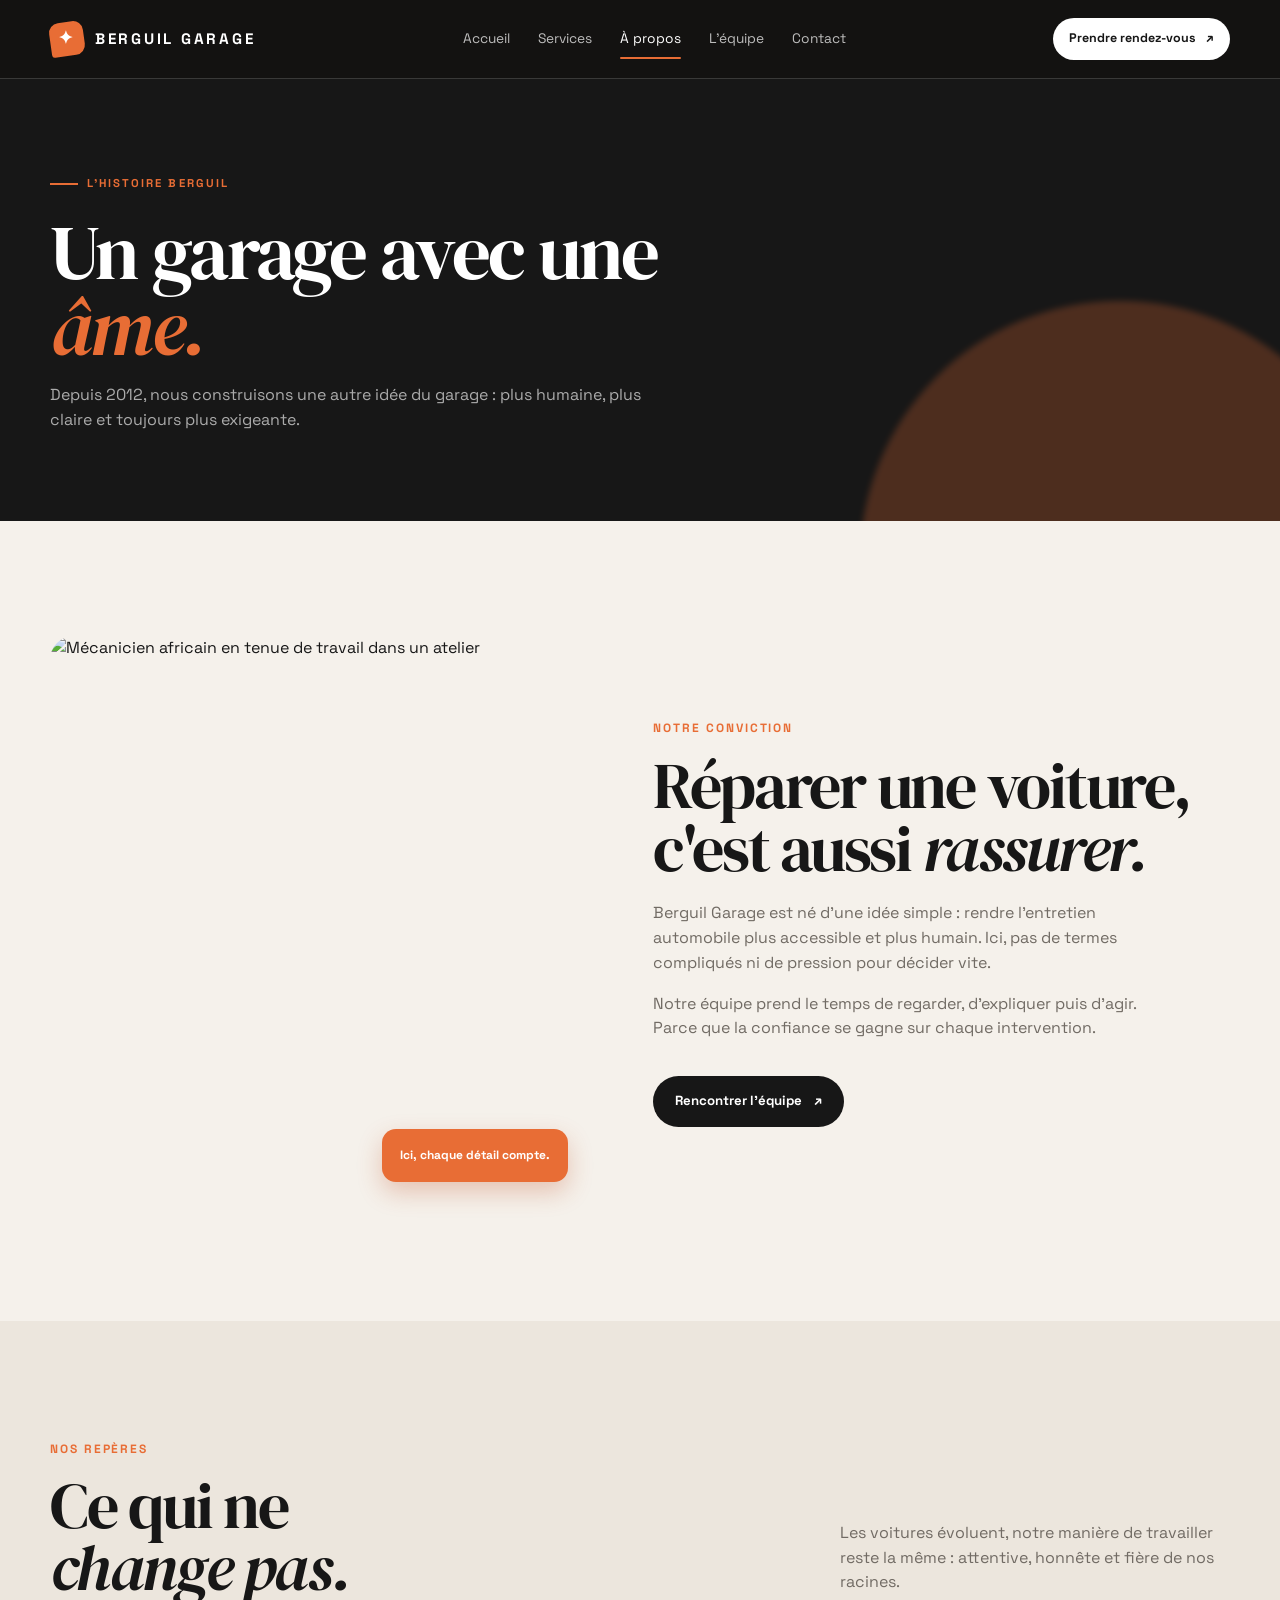
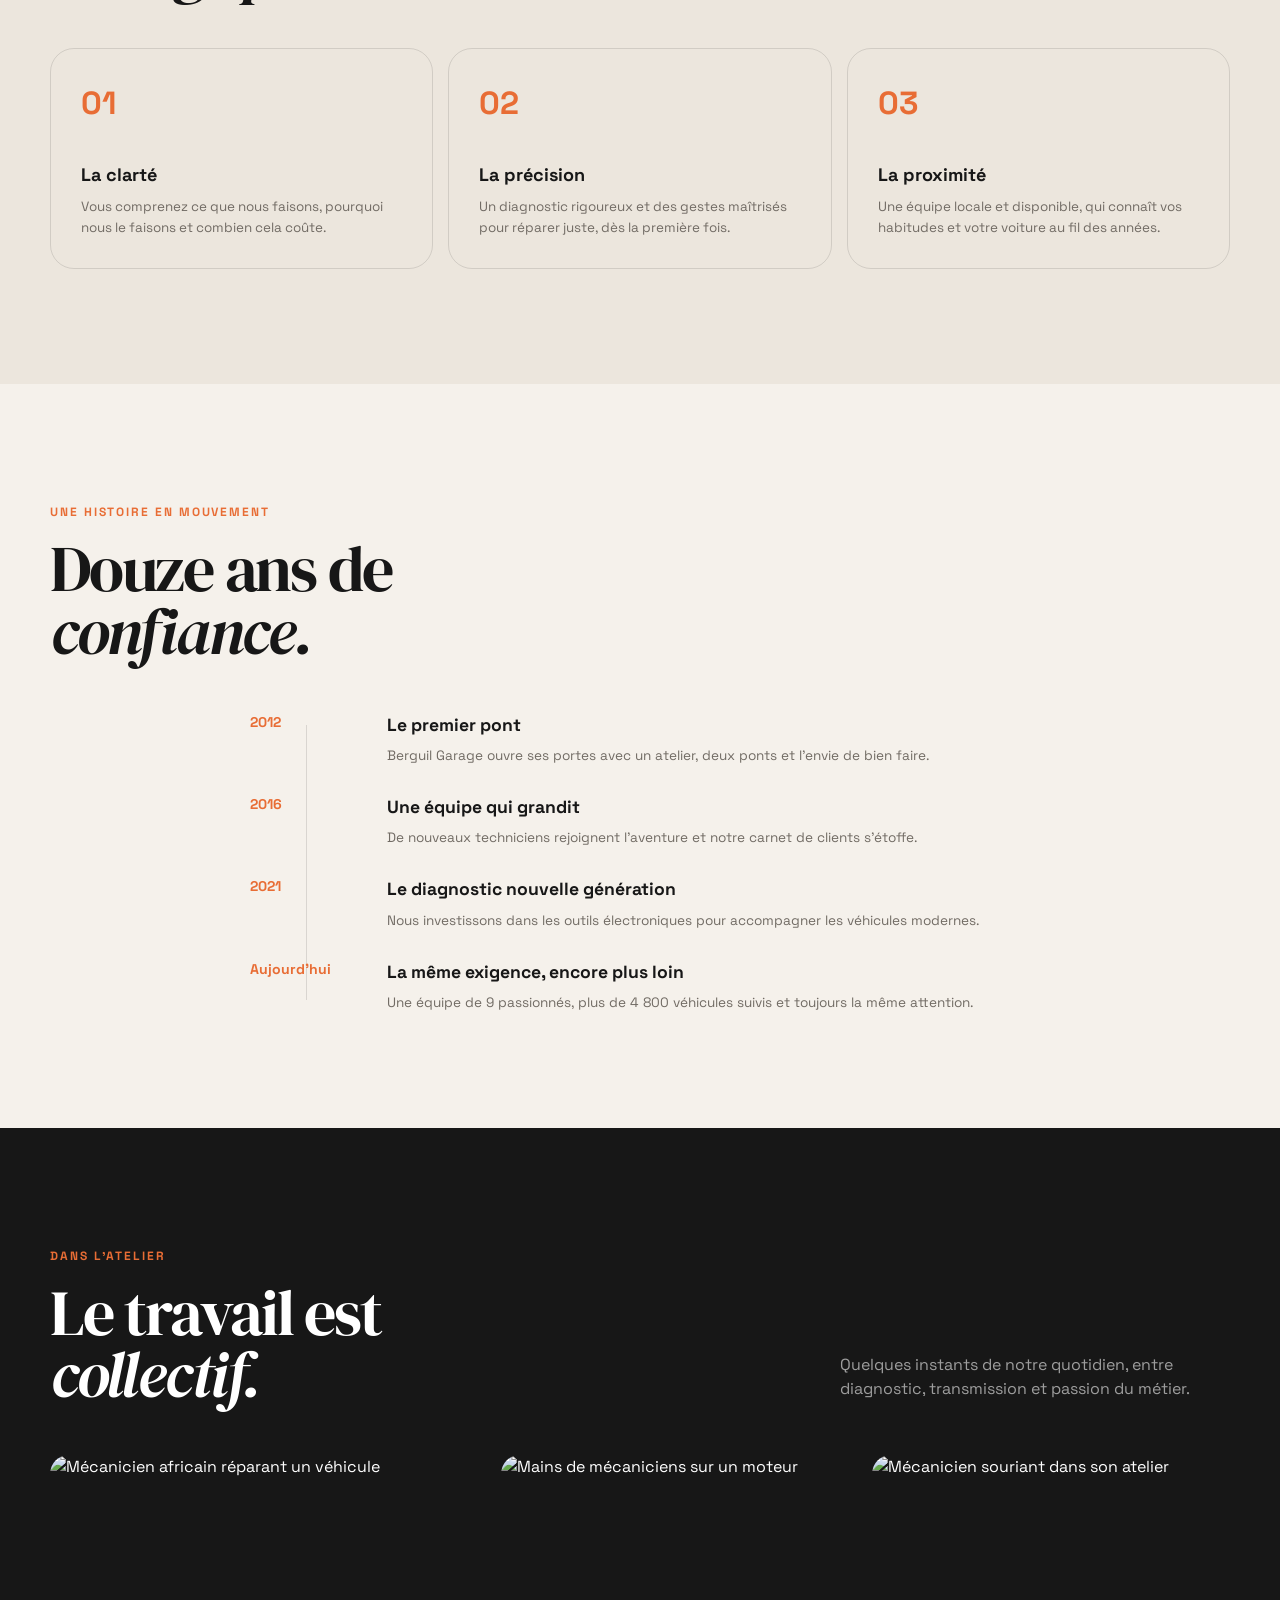
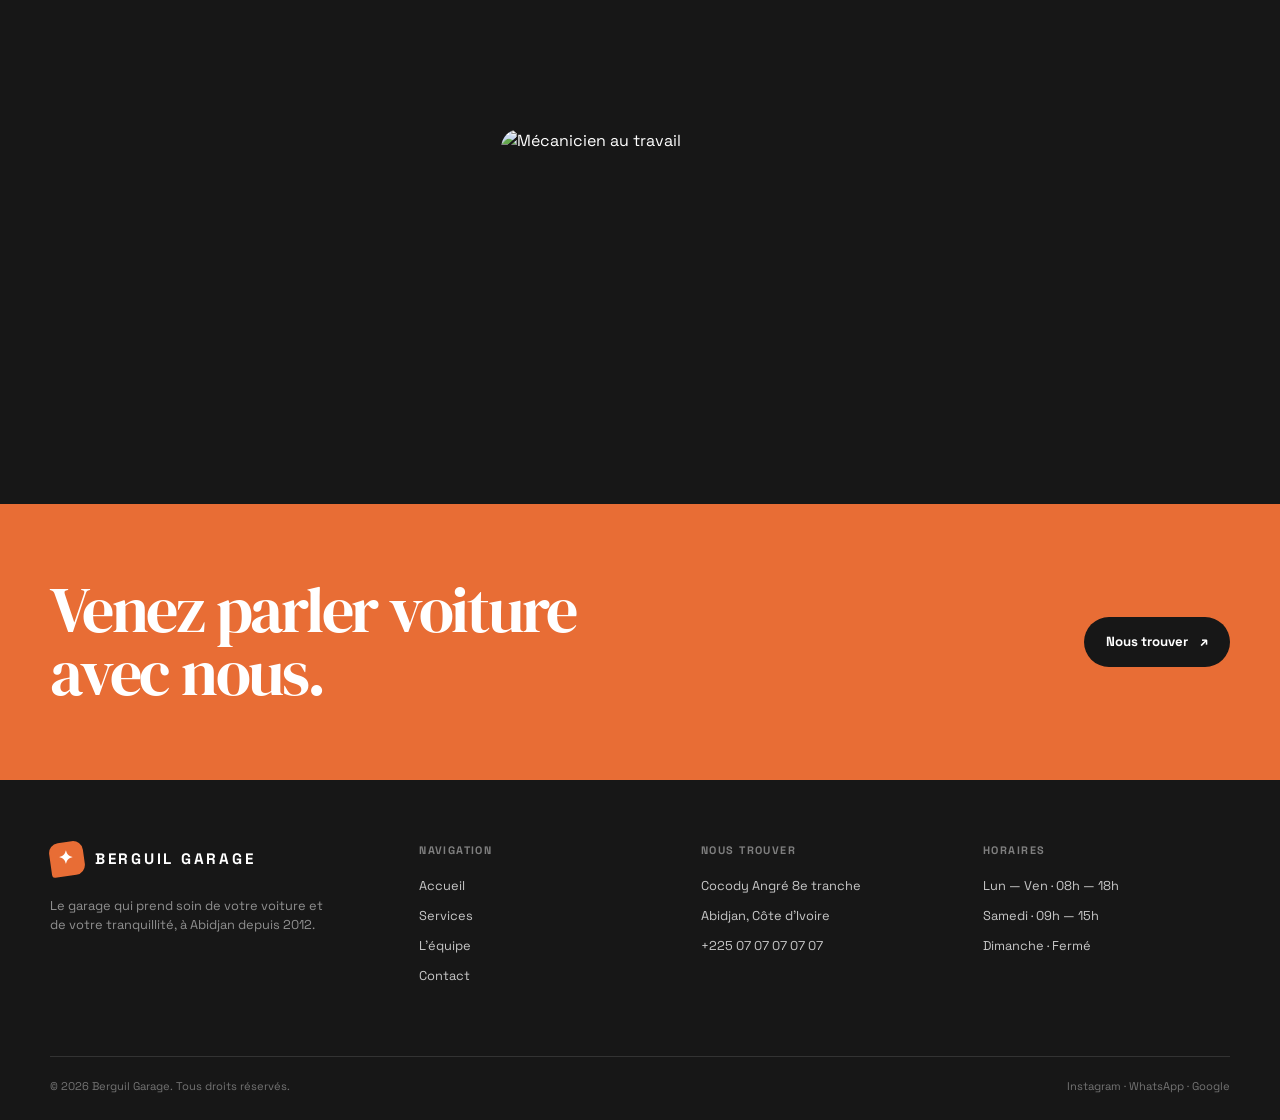
==== a-propos.html @ 4b49ff61 "deuxieme version" ====
<!doctype html><html lang="fr"><head><meta charset="UTF-8"><meta name="viewport" content="width=device-width, initial-scale=1.0"><meta name="description" content="Découvrez l'histoire et les valeurs de Berguil Garage à Abidjan."><title>À propos — Berguil Garage</title><link rel="stylesheet" href="styles.css"></head><body data-page="about">
  <header class="site-header"><div class="container nav-wrap"><a class="brand" href="index.html"><span class="brand-mark"><span>✦</span></span> BERGUIL GARAGE</a><button class="menu-toggle" aria-label="Ouvrir le menu" aria-expanded="false">☰</button><nav class="nav-links" aria-label="Navigation principale"><a href="index.html" data-page="home">Accueil</a><a href="services.html" data-page="services">Services</a><a href="a-propos.html" data-page="about">À propos</a><a href="equipe.html" data-page="team">L'équipe</a><a href="contact.html" data-page="contact">Contact</a></nav><a href="contact.html" class="nav-cta">Prendre rendez-vous <span>↗</span></a></div></header>
  <main><section class="page-hero"><div class="container"><span class="eyebrow">L'histoire Berguil</span><h1>Un garage avec une <span class="accent">âme.</span></h1><p>Depuis 2012, nous construisons une autre idée du garage : plus humaine, plus claire et toujours plus exigeante.</p></div></section>
  <section class="section"><div class="container split"><div class="split-image reveal"><img src="https://images.pexels.com/photos/12555010/pexels-photo-12555010.jpeg?auto=compress&cs=tinysrgb&w=1200" alt="Mécanicien africain en tenue de travail dans un atelier"><span class="image-tag">Ici, chaque détail compte.</span></div><div class="split-copy reveal"><span class="kicker">Notre conviction</span><h2>Réparer une voiture, c'est aussi <em>rassurer.</em></h2><p>Berguil Garage est né d'une idée simple : rendre l'entretien automobile plus accessible et plus humain. Ici, pas de termes compliqués ni de pression pour décider vite.</p><p>Notre équipe prend le temps de regarder, d'expliquer puis d'agir. Parce que la confiance se gagne sur chaque intervention.</p><div class="hero-actions"><a class="btn btn-dark" href="equipe.html">Rencontrer l'équipe <span>↗</span></a></div></div></div></section>
  <section class="section section-cream"><div class="container"><div class="section-head reveal"><div><span class="kicker">Nos repères</span><h2>Ce qui ne<br><em>change pas.</em></h2></div><p>Les voitures évoluent, notre manière de travailler reste la même : attentive, honnête et fière de nos racines.</p></div><div class="values-grid"><article class="value-card reveal"><strong>01</strong><h3>La clarté</h3><p>Vous comprenez ce que nous faisons, pourquoi nous le faisons et combien cela coûte.</p></article><article class="value-card reveal"><strong>02</strong><h3>La précision</h3><p>Un diagnostic rigoureux et des gestes maîtrisés pour réparer juste, dès la première fois.</p></article><article class="value-card reveal"><strong>03</strong><h3>La proximité</h3><p>Une équipe locale et disponible, qui connaît vos habitudes et votre voiture au fil des années.</p></article></div></div></section>
  <section class="section"><div class="container"><div class="section-head reveal"><div><span class="kicker">Une histoire en mouvement</span><h2>Douze ans de<br><em>confiance.</em></h2></div></div><div class="timeline"><div class="timeline-item reveal"><span class="timeline-year">2012</span><div><h3>Le premier pont</h3><p>Berguil Garage ouvre ses portes avec un atelier, deux ponts et l'envie de bien faire.</p></div></div><div class="timeline-item reveal"><span class="timeline-year">2016</span><div><h3>Une équipe qui grandit</h3><p>De nouveaux techniciens rejoignent l'aventure et notre carnet de clients s'étoffe.</p></div></div><div class="timeline-item reveal"><span class="timeline-year">2021</span><div><h3>Le diagnostic nouvelle génération</h3><p>Nous investissons dans les outils électroniques pour accompagner les véhicules modernes.</p></div></div><div class="timeline-item reveal"><span class="timeline-year">Aujourd'hui</span><div><h3>La même exigence, encore plus loin</h3><p>Une équipe de 9 passionnés, plus de 4 800 véhicules suivis et toujours la même attention.</p></div></div></div></div></section>
  <section class="section section-dark"><div class="container"><div class="section-head reveal"><div><span class="kicker">Dans l'atelier</span><h2>Le travail est<br><em>collectif.</em></h2></div><p>Quelques instants de notre quotidien, entre diagnostic, transmission et passion du métier.</p></div><div class="gallery-grid"><img class="reveal" src="https://images.pexels.com/photos/7540622/pexels-photo-7540622.jpeg?auto=compress&cs=tinysrgb&w=1200" alt="Mécanicien africain réparant un véhicule"><img class="reveal" src="https://images.pexels.com/photos/12555015/pexels-photo-12555015.jpeg?auto=compress&cs=tinysrgb&w=800" alt="Mains de mécaniciens sur un moteur"><img class="reveal" src="https://images.pexels.com/photos/32828998/pexels-photo-32828998.jpeg?auto=compress&cs=tinysrgb&w=800" alt="Mécanicien souriant dans son atelier"><img class="reveal" src="https://images.pexels.com/photos/12555010/pexels-photo-12555010.jpeg?auto=compress&cs=tinysrgb&w=800" alt="Mécanicien au travail"></div></div></section><section class="cta-band"><div class="container"><h2>Venez parler voiture avec nous.</h2><a class="btn" href="contact.html">Nous trouver <span>↗</span></a></div></section></main>
  <footer class="site-footer"><div class="container"><div class="footer-top"><div class="footer-brand"><a class="brand" href="index.html"><span class="brand-mark"><span>✦</span></span> BERGUIL GARAGE</a><p>Le garage qui prend soin de votre voiture et de votre tranquillité, à Abidjan depuis 2012.</p></div><div class="footer-col"><h4>Navigation</h4><a href="index.html">Accueil</a><a href="services.html">Services</a><a href="equipe.html">L'équipe</a><a href="contact.html">Contact</a></div><div class="footer-col"><h4>Nous trouver</h4><span>Cocody Angré 8e tranche</span><span>Abidjan, Côte d'Ivoire</span><a href="tel:+2250707070707">+225 07 07 07 07 07</a></div><div class="footer-col"><h4>Horaires</h4><span>Lun — Ven · 08h — 18h</span><span>Samedi · 09h — 15h</span><span>Dimanche · Fermé</span></div></div><div class="footer-bottom"><span>© <span data-year></span> Berguil Garage. Tous droits réservés.</span><span>Instagram · WhatsApp · Google</span></div></div></footer><script src="script.js"></script></body></html>
---- styles.css ----
@import url('https://fonts.googleapis.com/css2?family=DM+Serif+Display:ital@0;1&family=Space+Grotesk:wght@400;500;600;700&display=swap');

:root {
  --ink: #171717;
  --ink-2: #23201f;
  --muted: #716b64;
  --paper: #f5f1eb;
  --paper-2: #ece6dd;
  --white: #fffdf9;
  --orange: #e86d35;
  --orange-dark: #be4d20;
  --gold: #e2b35d;
  --line: rgba(23, 23, 23, .12);
  --shadow: 0 22px 65px rgba(27, 19, 13, .13);
  --radius: 24px;
}

* { box-sizing: border-box; }
html { scroll-behavior: smooth; }
body {
  margin: 0;
  background: var(--paper);
  color: var(--ink);
  font-family: 'Space Grotesk', sans-serif;
  line-height: 1.55;
  overflow-x: hidden;
}
a { color: inherit; text-decoration: none; }
img { display: block; max-width: 100%; }
button, input, textarea, select { font: inherit; }
.container { width: min(1180px, calc(100% - 48px)); margin: 0 auto; }

.site-header {
  position: fixed; z-index: 20; top: 0; left: 0; width: 100%;
  border-bottom: 1px solid rgba(255,255,255,.16);
  background: rgba(20, 18, 17, .84); backdrop-filter: blur(18px);
  color: #fff; transition: .3s ease;
}
.site-header.scrolled { background: rgba(20,18,17,.97); box-shadow: 0 12px 32px rgba(0,0,0,.16); }
.nav-wrap { min-height: 78px; display: flex; align-items: center; justify-content: space-between; gap: 28px; }
.brand { display: inline-flex; align-items: center; gap: 11px; font-size: .95rem; font-weight: 700; letter-spacing: .18em; white-space: nowrap; }
.brand-mark { display: grid; place-items: center; width: 34px; height: 34px; background: var(--orange); border-radius: 10px 10px 10px 3px; font-size: 1.1rem; transform: rotate(-8deg); }
.brand-mark span { transform: rotate(8deg); }
.nav-links { display: flex; align-items: center; gap: 28px; font-size: .86rem; color: rgba(255,255,255,.72); }
.nav-links a { position: relative; padding: 27px 0; transition: color .25s ease; }
.nav-links a:hover, .nav-links a.active { color: #fff; }
.nav-links a.active::after { content: ''; position: absolute; bottom: 18px; left: 0; width: 100%; height: 2px; border-radius: 9px; background: var(--orange); }
.nav-cta { display: inline-flex; align-items: center; gap: 10px; padding: 11px 16px; border-radius: 99px; background: #fff; color: var(--ink); font-size: .78rem; font-weight: 700; }
.nav-cta:hover { background: var(--orange); color: #fff; }
.menu-toggle { display: none; border: 0; background: transparent; color: #fff; font-size: 1.5rem; }

.hero { position: relative; background: var(--ink); color: #fff; overflow: hidden; }
.hero-home { min-height: 790px; display: grid; align-items: end; padding: 175px 0 74px; }
.hero-home::before { content: ''; position: absolute; inset: 0; background: radial-gradient(circle at 78% 30%, rgba(232,109,53,.24), transparent 35%), linear-gradient(90deg, #171515 0%, rgba(23,21,21,.76) 47%, rgba(23,21,21,.18) 100%); }
.hero-home::after { content: ''; position: absolute; inset: 0; background: url('https://images.pexels.com/photos/32828998/pexels-photo-32828998.jpeg?auto=compress&cs=tinysrgb&w=1800') center 35% / cover; opacity: .42; mix-blend-mode: screen; }
.hero-home .container, .page-hero .container { position: relative; z-index: 1; }
.hero-home .container { display: grid; grid-template-columns: 1.1fr .9fr; align-items: end; gap: 70px; }
.eyebrow { display: inline-flex; align-items: center; gap: 9px; color: var(--orange); font-size: .71rem; text-transform: uppercase; letter-spacing: .18em; font-weight: 700; }
.eyebrow::before { content: ''; width: 28px; height: 2px; background: currentColor; }
h1, h2, h3, p { margin-top: 0; }
h1, h2, .display { font-family: 'DM Serif Display', serif; font-weight: 400; line-height: .98; letter-spacing: -.035em; }
.hero h1 { max-width: 720px; margin: 23px 0 28px; font-size: clamp(3.8rem, 7vw, 7.3rem); }
.accent { color: var(--orange); font-style: italic; }
.hero-copy { max-width: 540px; color: rgba(255,255,255,.7); font-size: 1.05rem; }
.hero-actions { display: flex; flex-wrap: wrap; align-items: center; gap: 15px; margin-top: 35px; }
.btn { display: inline-flex; justify-content: center; align-items: center; gap: 12px; border: 1px solid transparent; padding: 14px 21px; border-radius: 999px; font-size: .83rem; font-weight: 700; cursor: pointer; transition: transform .25s ease, background .25s ease, border .25s ease; }
.btn:hover { transform: translateY(-3px); }
.btn-primary { background: var(--orange); color: #fff; box-shadow: 0 10px 28px rgba(232,109,53,.28); }
.btn-primary:hover { background: #f08049; }
.btn-light { background: rgba(255,255,255,.08); color: #fff; border-color: rgba(255,255,255,.26); }
.btn-light:hover { background: rgba(255,255,255,.16); }
.btn-dark { background: var(--ink); color: #fff; }
.btn-outline { border-color: var(--line); background: transparent; }
.btn-outline:hover { border-color: var(--ink); }
.hero-note { align-self: end; justify-self: end; width: min(100%, 320px); padding: 19px; border: 1px solid rgba(255,255,255,.25); border-radius: 18px; background: rgba(23,21,21,.35); backdrop-filter: blur(8px); animation: float 5s ease-in-out infinite; }
.hero-note-top { display: flex; justify-content: space-between; align-items: center; margin-bottom: 24px; font-size: .72rem; color: rgba(255,255,255,.65); }
.rating { color: var(--gold); letter-spacing: .12em; }
.hero-note strong { display: block; font-size: 1.15rem; }
.hero-note p { margin: 8px 0 0; color: rgba(255,255,255,.62); font-size: .78rem; }
.scroll-cue { position: absolute; bottom: 39px; left: 50%; z-index: 2; color: rgba(255,255,255,.56); font-size: .67rem; letter-spacing: .16em; text-transform: uppercase; writing-mode: vertical-rl; }

.page-hero { padding: 168px 0 88px; background: var(--ink); color: #fff; position: relative; overflow: hidden; }
.page-hero::after { content: ''; position: absolute; width: 520px; height: 520px; right: -100px; bottom: -300px; border-radius: 50%; background: var(--orange); opacity: .26; filter: blur(3px); }
.page-hero h1 { margin: 22px 0 18px; max-width: 760px; font-size: clamp(3.2rem, 6vw, 6.4rem); }
.page-hero p { max-width: 610px; margin-bottom: 0; color: rgba(255,255,255,.64); font-size: 1rem; }

.section { padding: 115px 0; }
.section-tight { padding: 75px 0; }
.section-dark { background: var(--ink); color: #fff; }
.section-cream { background: var(--paper-2); }
.section-head { display: flex; justify-content: space-between; align-items: end; gap: 35px; margin-bottom: 48px; }
.section-head h2 { max-width: 630px; margin: 14px 0 0; font-size: clamp(2.8rem, 5vw, 4.8rem); }
.section-head p { max-width: 390px; color: var(--muted); margin-bottom: 5px; }
.section-dark .section-head p { color: rgba(255,255,255,.58); }
.kicker { color: var(--orange); font-weight: 700; font-size: .75rem; letter-spacing: .16em; text-transform: uppercase; }

.stats-row { display: grid; grid-template-columns: repeat(4, 1fr); border-top: 1px solid var(--line); border-bottom: 1px solid var(--line); }
.stat { padding: 25px 18px 24px 0; border-right: 1px solid var(--line); }
.stat:not(:first-child) { padding-left: 28px; }
.stat:last-child { border-right: 0; }
.stat strong { display: block; font-family: 'DM Serif Display', serif; font-size: 3.25rem; font-weight: 400; line-height: 1; }
.stat span { color: var(--muted); font-size: .77rem; }
.section-dark .stat span { color: rgba(255,255,255,.55); }

.service-grid { display: grid; grid-template-columns: repeat(3, 1fr); gap: 15px; }
.service-card { min-height: 270px; display: flex; flex-direction: column; justify-content: space-between; padding: 27px; border-radius: var(--radius); background: #fffdf9; border: 1px solid rgba(23,23,23,.08); transition: transform .35s ease, box-shadow .35s ease, background .35s ease; }
.service-card:hover { transform: translateY(-8px); background: var(--ink); color: #fff; box-shadow: var(--shadow); }
.service-card:hover p, .service-card:hover .service-index { color: rgba(255,255,255,.55); }
.service-index { color: var(--orange); font-size: .73rem; font-weight: 700; }
.service-icon { font-size: 2rem; }
.service-card h3 { margin: 26px 0 9px; font-size: 1.35rem; }
.service-card p { color: var(--muted); font-size: .85rem; max-width: 280px; margin: 0; transition: color .35s ease; }
.service-link { align-self: flex-start; margin-top: 24px; font-size: .76rem; font-weight: 700; }

.split { display: grid; grid-template-columns: minmax(0, .93fr) minmax(0, 1.07fr); align-items: center; gap: clamp(45px, 8vw, 110px); }
.split.reverse { grid-template-columns: minmax(0, 1.07fr) minmax(0, .93fr); }
.split-image { position: relative; }
.split-image > img { width: 100%; height: 570px; object-fit: cover; border-radius: 24px; }
.split-image .image-tag { position: absolute; bottom: 24px; right: -17px; padding: 17px 18px; border-radius: 14px; background: var(--orange); color: #fff; box-shadow: 0 10px 25px rgba(190,77,32,.28); font-size: .75rem; font-weight: 700; }
.split-copy h2 { max-width: 580px; margin: 15px 0 21px; font-size: clamp(2.9rem, 5vw, 5rem); }
.split-copy > p { max-width: 520px; color: var(--muted); }
.check-list { display: grid; gap: 15px; margin: 28px 0 0; padding: 0; list-style: none; }
.check-list li { display: flex; align-items: center; gap: 13px; font-size: .88rem; font-weight: 600; }
.check-list li::before { content: '✓'; display: grid; place-items: center; width: 22px; height: 22px; border-radius: 50%; background: rgba(232,109,53,.15); color: var(--orange); font-size: .75rem; }

.process-grid { display: grid; grid-template-columns: repeat(4, 1fr); gap: 0; border-top: 1px solid rgba(255,255,255,.17); }
.process-step { padding: 29px 25px 25px 0; border-right: 1px solid rgba(255,255,255,.17); }
.process-step:not(:first-child) { padding-left: 25px; }
.process-step:last-child { border-right: 0; }
.process-no { color: var(--orange); font-size: .72rem; font-weight: 700; letter-spacing: .12em; }
.process-step h3 { margin: 35px 0 9px; font-size: 1.12rem; }
.process-step p { margin: 0; color: rgba(255,255,255,.57); font-size: .83rem; }

.quote-grid { display: grid; grid-template-columns: 1.1fr .9fr; gap: 16px; }
.quote-card { min-height: 340px; padding: 36px; background: var(--orange); color: #fff; border-radius: var(--radius); display: flex; flex-direction: column; justify-content: space-between; }
.quote-card blockquote { margin: 0; max-width: 700px; font-family: 'DM Serif Display', serif; font-size: clamp(2rem, 4vw, 3.2rem); line-height: 1.05; }
.quote-card footer { display: flex; align-items: center; gap: 12px; font-size: .78rem; }
.avatar { width: 39px; height: 39px; border-radius: 50%; object-fit: cover; }
.quote-side { padding: 34px; background: var(--ink); color: #fff; border-radius: var(--radius); display: flex; flex-direction: column; justify-content: space-between; }
.quote-side p { color: rgba(255,255,255,.6); font-size: .87rem; }
.quote-side h3 { margin: 0; font-family: 'DM Serif Display', serif; font-weight: 400; font-size: 2.2rem; line-height: 1; }

.gallery-grid { display: grid; grid-template-columns: 1.1fr .9fr .9fr; grid-template-rows: 260px 260px; gap: 14px; }
.gallery-grid img { width: 100%; height: 100%; object-fit: cover; border-radius: 19px; filter: saturate(.78); transition: filter .3s ease, transform .3s ease; }
.gallery-grid img:hover { filter: saturate(1.1); transform: scale(1.02); }
.gallery-grid img:first-child { grid-row: span 2; }

.team-grid { display: grid; grid-template-columns: repeat(3, 1fr); gap: 15px; }
.team-card { background: #fffdf9; border-radius: var(--radius); overflow: hidden; }
.team-card img { width: 100%; height: 355px; object-fit: cover; filter: saturate(.86); }
.team-meta { padding: 22px 23px 24px; }
.team-meta h3 { margin: 0 0 3px; font-size: 1.16rem; }
.team-meta p { margin: 0; color: var(--muted); font-size: .78rem; }
.team-social { display: flex; gap: 10px; margin-top: 18px; color: var(--orange); font-size: .78rem; font-weight: 700; }

.values-grid { display: grid; grid-template-columns: repeat(3, 1fr); gap: 15px; }
.value-card { padding: 30px; border: 1px solid var(--line); border-radius: var(--radius); }
.value-card strong { display: block; color: var(--orange); font-size: 2rem; margin-bottom: 32px; }
.value-card h3 { margin-bottom: 8px; font-size: 1.13rem; }
.value-card p { margin: 0; color: var(--muted); font-size: .84rem; }

.timeline { position: relative; display: grid; gap: 28px; max-width: 780px; margin: 20px auto 0; }
.timeline::before { content: ''; position: absolute; left: 56px; top: 13px; bottom: 13px; width: 1px; background: var(--line); }
.timeline-item { position: relative; display: grid; grid-template-columns: 112px 1fr; gap: 25px; }
.timeline-year { color: var(--orange); font-weight: 700; font-size: .88rem; }
.timeline-item h3 { margin: 0 0 6px; font-size: 1.1rem; }
.timeline-item p { margin: 0; color: var(--muted); font-size: .85rem; }

.contact-layout { display: grid; grid-template-columns: .84fr 1.16fr; gap: 18px; align-items: stretch; }
.contact-info { padding: 32px; border-radius: var(--radius); background: var(--ink); color: #fff; }
.contact-info h2 { margin: 15px 0 17px; font-size: clamp(2.8rem, 5vw, 4.5rem); }
.contact-info > p { color: rgba(255,255,255,.6); font-size: .88rem; }
.contact-items { display: grid; gap: 22px; margin-top: 45px; }
.contact-item { display: flex; gap: 14px; align-items: flex-start; }
.contact-item-icon { width: 34px; height: 34px; display: grid; place-items: center; flex: 0 0 auto; border: 1px solid rgba(255,255,255,.2); border-radius: 10px; color: var(--orange); }
.contact-item small { display: block; color: rgba(255,255,255,.44); margin-bottom: 3px; font-size: .7rem; }
.contact-item span { font-size: .83rem; }
.contact-form { padding: 32px; background: #fffdf9; border-radius: var(--radius); }
.contact-form h3 { margin: 0 0 26px; font-size: 1.4rem; }
.form-grid { display: grid; grid-template-columns: repeat(2, 1fr); gap: 17px; }
.field { display: grid; gap: 7px; }
.field.full { grid-column: 1 / -1; }
.field label { color: var(--muted); font-size: .73rem; font-weight: 700; }
.field input, .field textarea, .field select { width: 100%; border: 1px solid var(--line); border-radius: 10px; background: var(--paper); padding: 13px 14px; color: var(--ink); outline: 0; }
.field input:focus, .field textarea:focus, .field select:focus { border-color: var(--orange); box-shadow: 0 0 0 3px rgba(232,109,53,.12); }
.field textarea { resize: vertical; min-height: 130px; }
.form-note { margin: 14px 0 0; color: var(--muted); font-size: .74rem; }
.form-success { display: none; margin-top: 16px; color: #388a5d; font-size: .8rem; font-weight: 600; }
.form-success.show { display: block; }
.map-box { min-height: 330px; position: relative; overflow: hidden; border-radius: var(--radius); background: #292522; background-image: linear-gradient(120deg, rgba(23,21,21,.4), rgba(23,21,21,.85)), url('https://images.pexels.com/photos/4489749/pexels-photo-4489749.jpeg?auto=compress&cs=tinysrgb&w=1200'); background-size: cover; background-position: center; }
.map-label { position: absolute; left: 50%; top: 50%; transform: translate(-50%, -50%); display: inline-flex; align-items: center; gap: 10px; padding: 13px 18px; border-radius: 99px; background: #fffdf9; color: var(--ink); font-size: .77rem; font-weight: 700; box-shadow: var(--shadow); }
.map-label::before { content: '⌖'; color: var(--orange); font-size: 1.3rem; }

.faq-list { max-width: 790px; margin: auto; }
.faq-item { border-top: 1px solid var(--line); }
.faq-item:last-child { border-bottom: 1px solid var(--line); }
.faq-question { display: flex; justify-content: space-between; gap: 18px; width: 100%; padding: 21px 0; border: 0; background: none; color: inherit; text-align: left; cursor: pointer; font-size: 1rem; font-weight: 700; }
.faq-question span:last-child { color: var(--orange); font-size: 1.3rem; transition: transform .3s ease; }
.faq-answer { display: grid; grid-template-rows: 0fr; transition: grid-template-rows .35s ease; }
.faq-answer > div { overflow: hidden; }
.faq-answer p { color: var(--muted); font-size: .85rem; padding-bottom: 0; margin: 0; }
.faq-item.open .faq-answer { grid-template-rows: 1fr; }
.faq-item.open .faq-answer p { padding-bottom: 22px; }
.faq-item.open .faq-question span:last-child { transform: rotate(45deg); }

.cta-band { padding: 75px 0; background: var(--orange); color: #fff; }
.cta-band .container { display: flex; justify-content: space-between; align-items: center; gap: 30px; }
.cta-band h2 { max-width: 650px; margin: 0; font-size: clamp(2.7rem, 5vw, 5rem); }
.cta-band .btn { background: var(--ink); color: #fff; }

.site-footer { padding: 62px 0 25px; background: var(--ink); color: #fff; }
.footer-top { display: grid; grid-template-columns: 1.15fr .85fr .85fr .85fr; gap: 35px; padding-bottom: 60px; }
.footer-brand { max-width: 280px; }
.footer-brand p { color: rgba(255,255,255,.52); font-size: .8rem; margin-top: 20px; }
.footer-col h4 { margin: 0 0 18px; color: rgba(255,255,255,.45); font-size: .68rem; letter-spacing: .13em; text-transform: uppercase; }
.footer-col a, .footer-col span { display: block; margin: 10px 0; color: rgba(255,255,255,.76); font-size: .8rem; }
.footer-bottom { display: flex; justify-content: space-between; gap: 20px; border-top: 1px solid rgba(255,255,255,.12); padding-top: 21px; color: rgba(255,255,255,.4); font-size: .7rem; }

.reveal { opacity: 0; transform: translateY(22px); transition: opacity .75s ease, transform .75s ease; }
.reveal.is-visible { opacity: 1; transform: translateY(0); }
@keyframes float { 0%,100% { transform: translateY(0); } 50% { transform: translateY(-9px); } }

@media (max-width: 900px) {
  .nav-cta { display: none; }
  .nav-links { position: absolute; top: 78px; left: 24px; right: 24px; display: none; flex-direction: column; align-items: flex-start; gap: 0; padding: 12px 20px 16px; border: 1px solid rgba(255,255,255,.17); border-radius: 16px; background: rgba(23,21,21,.98); }
  .nav-links.open { display: flex; }
  .nav-links a { width: 100%; padding: 12px 0; }
  .nav-links a.active::after { bottom: 3px; }
  .menu-toggle { display: block; }
  .hero-home { min-height: 780px; padding-top: 145px; }
  .hero-home .container { grid-template-columns: 1fr; gap: 35px; }
  .hero-note { justify-self: start; }
  .service-grid { grid-template-columns: repeat(2, 1fr); }
  .split, .split.reverse { grid-template-columns: 1fr; gap: 45px; }
  .split.reverse .split-image { order: -1; }
  .split-image > img { height: 440px; }
  .quote-grid { grid-template-columns: 1fr; }
  .contact-layout { grid-template-columns: 1fr; }
  .footer-top { grid-template-columns: repeat(2, 1fr); }
}
@media (max-width: 620px) {
  .container { width: min(100% - 34px, 1180px); }
  .nav-wrap { min-height: 70px; }
  .nav-links { top: 70px; left: 17px; right: 17px; }
  .hero-home { min-height: 730px; padding: 130px 0 60px; }
  .hero h1 { font-size: clamp(3.2rem, 16vw, 5.3rem); }
  .hero-copy { font-size: .91rem; }
  .scroll-cue { display: none; }
  .page-hero { padding: 130px 0 65px; }
  .page-hero h1 { font-size: clamp(3.2rem, 15vw, 5rem); }
  .section { padding: 78px 0; }
  .section-head { display: block; margin-bottom: 30px; }
  .section-head p { margin-top: 17px; }
  .stats-row { grid-template-columns: repeat(2, 1fr); }
  .stat { padding: 20px 8px 20px 0 !important; }
  .stat:nth-child(2) { border-right: 0; padding-left: 18px !important; }
  .stat:nth-child(3), .stat:nth-child(4) { border-top: 1px solid var(--line); }
  .stat:nth-child(4) { padding-left: 18px !important; border-right: 0; }
  .stat strong { font-size: 2.55rem; }
  .service-grid, .team-grid, .values-grid { grid-template-columns: 1fr; }
  .service-card { min-height: 240px; }
  .split-image > img { height: 360px; }
  .split-image .image-tag { right: 12px; }
  .process-grid { grid-template-columns: 1fr 1fr; }
  .process-step { padding: 22px 15px 22px 0; border-bottom: 1px solid rgba(255,255,255,.17); }
  .process-step:not(:first-child) { padding-left: 15px; }
  .process-step:nth-child(2) { border-right: 0; }
  .process-step:nth-child(3), .process-step:nth-child(4) { border-bottom: 0; }
  .process-step h3 { margin-top: 21px; }
  .quote-card, .quote-side { min-height: 285px; padding: 27px; }
  .gallery-grid { grid-template-columns: 1fr 1fr; grid-template-rows: 185px 185px; }
  .gallery-grid img:first-child { grid-row: span 2; }
  .form-grid { grid-template-columns: 1fr; }
  .field.full { grid-column: auto; }
  .contact-info, .contact-form { padding: 25px; }
  .cta-band .container { display: block; }
  .cta-band .btn { margin-top: 26px; }
  .footer-top { grid-template-columns: 1fr 1fr; gap: 30px 16px; }
  .footer-brand { grid-column: 1 / -1; }
  .footer-bottom { display: block; }
  .footer-bottom span { display: block; margin-top: 8px; }
}
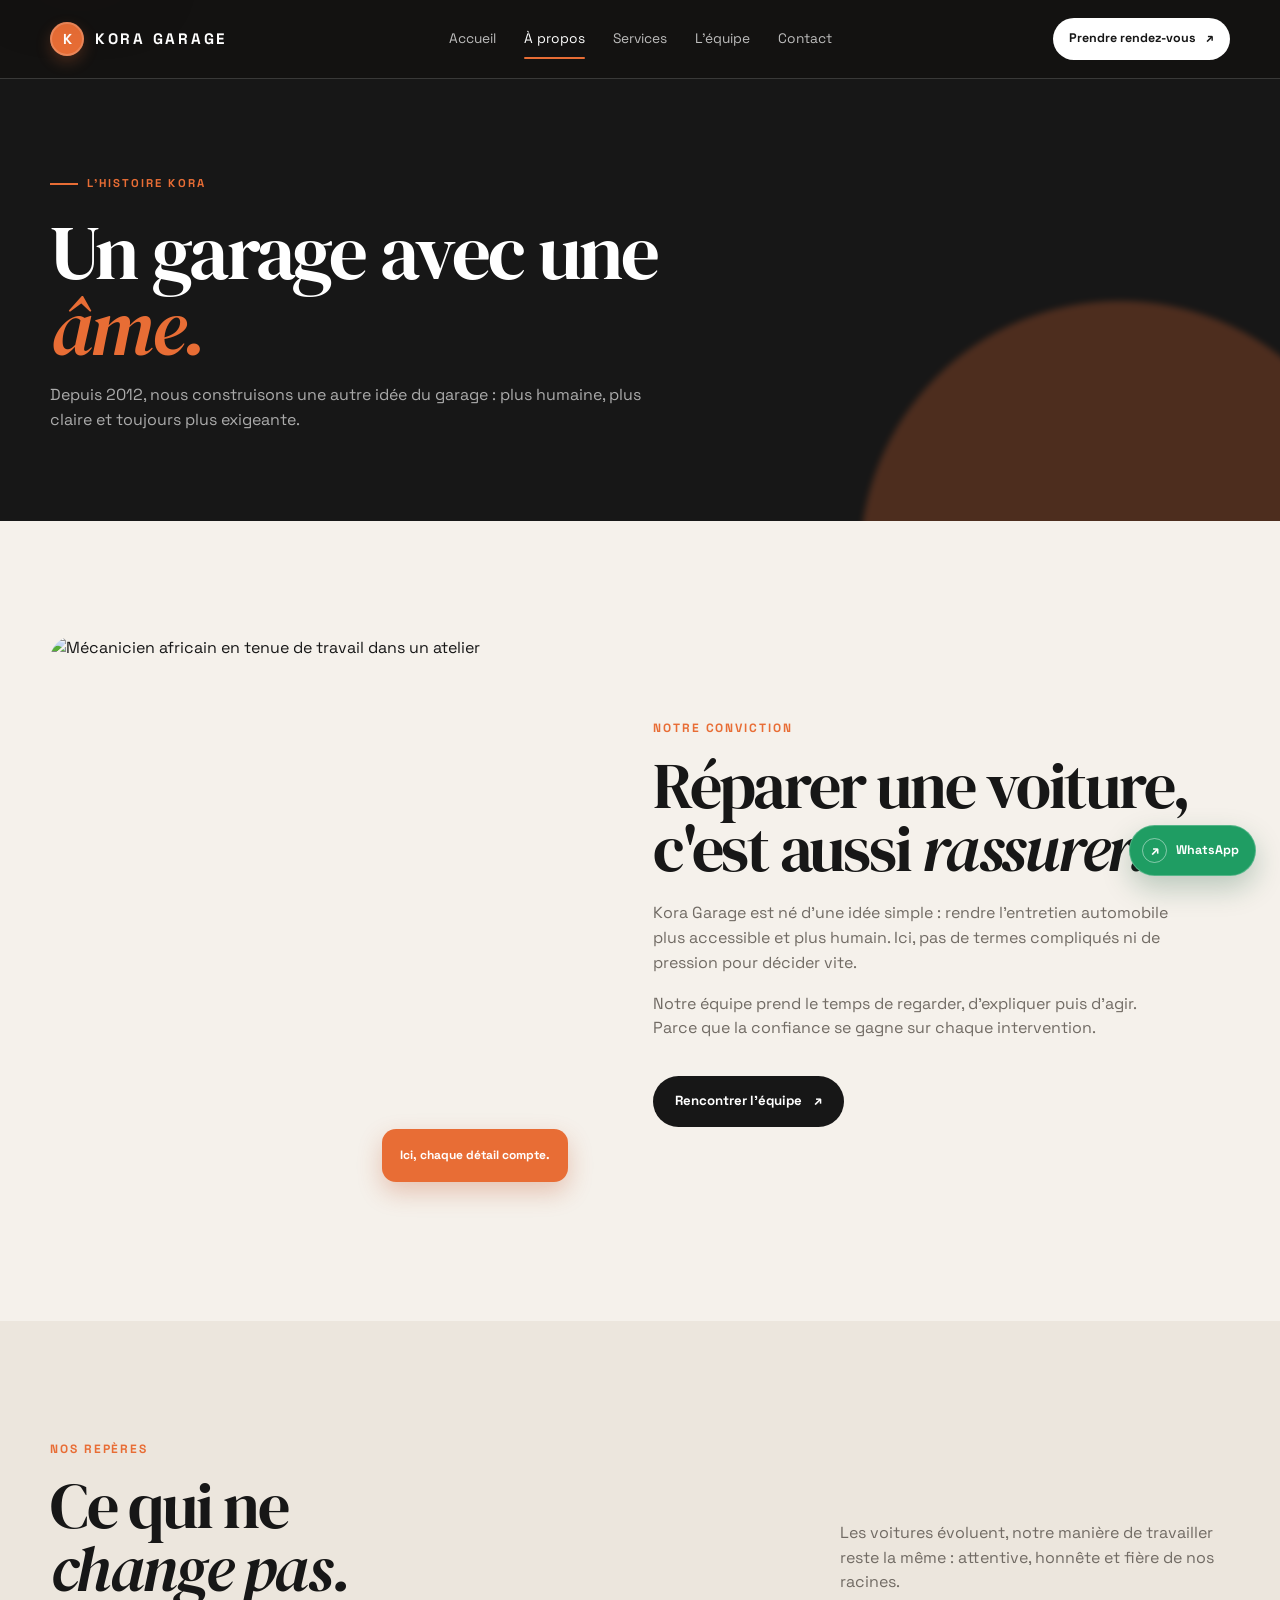
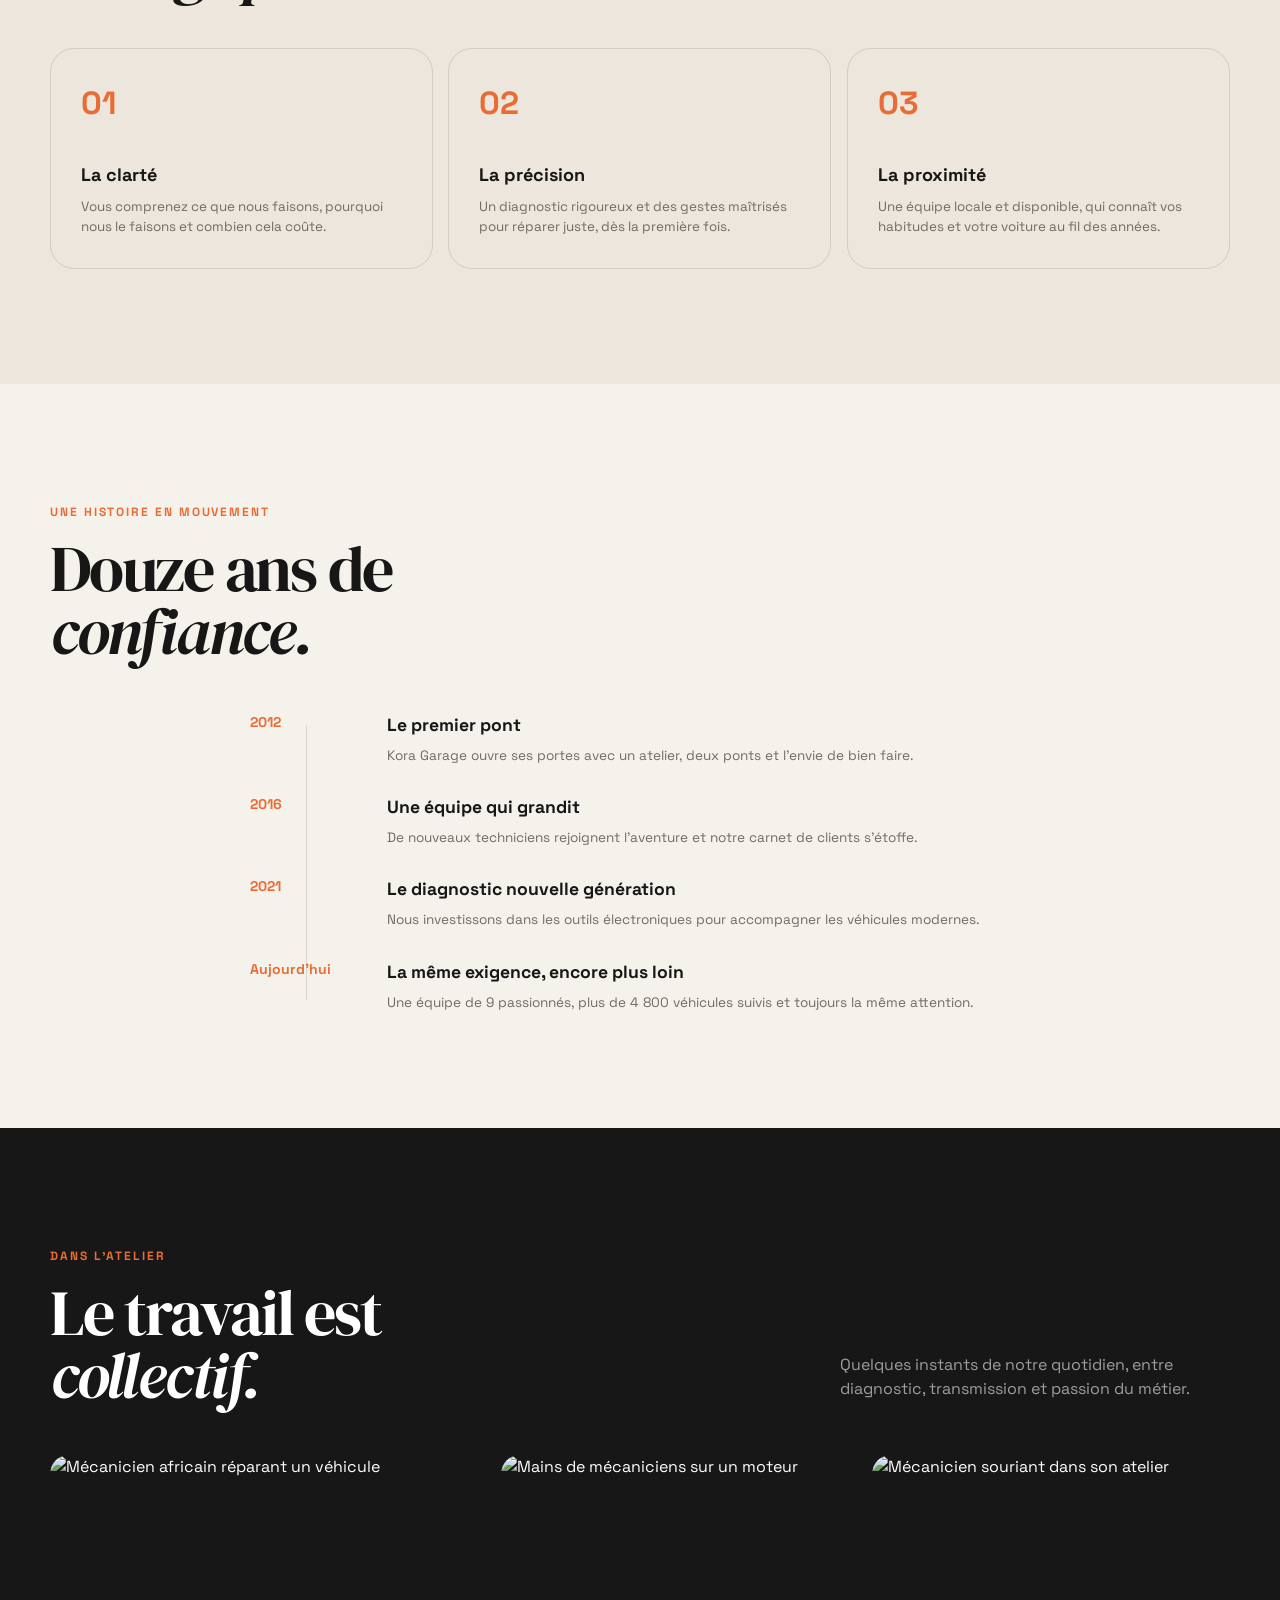
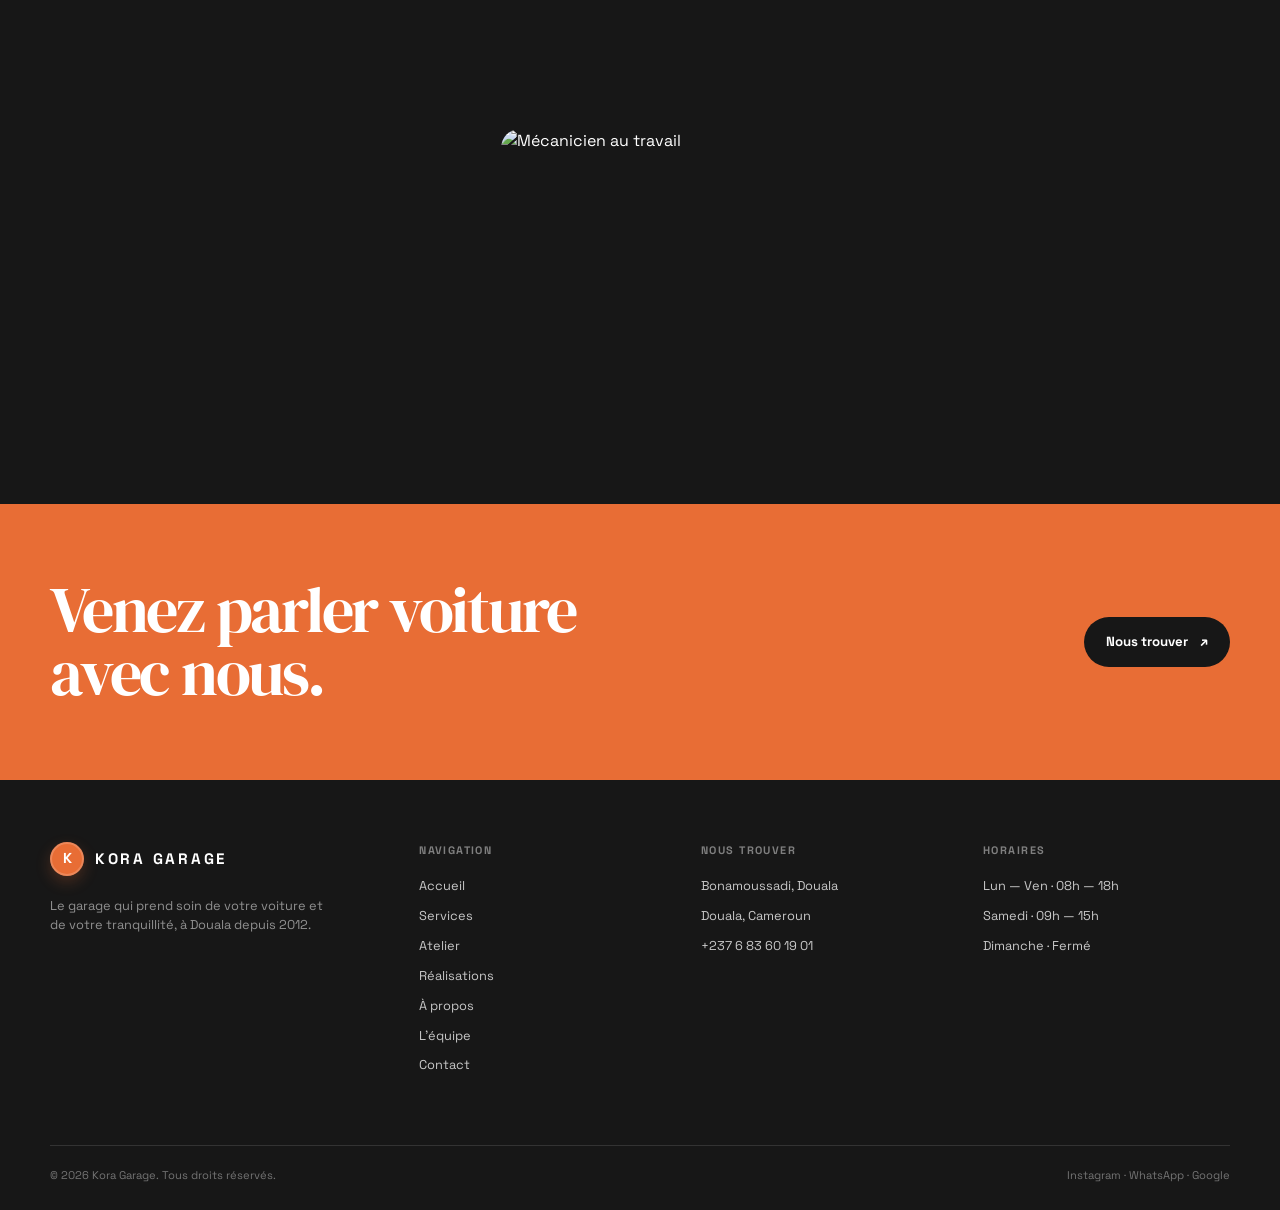
==== commit 4c255e21: "garage ameliore" ====
--- a/a-propos.html
+++ b/a-propos.html
@@ -1,8 +1,9 @@
-<!doctype html><html lang="fr"><head><meta charset="UTF-8"><meta name="viewport" content="width=device-width, initial-scale=1.0"><meta name="description" content="Découvrez l'histoire et les valeurs de Berguil Garage à Abidjan."><title>À propos — Berguil Garage</title><link rel="stylesheet" href="styles.css"></head><body data-page="about">
-  <header class="site-header"><div class="container nav-wrap"><a class="brand" href="index.html"><span class="brand-mark"><span>✦</span></span> BERGUIL GARAGE</a><button class="menu-toggle" aria-label="Ouvrir le menu" aria-expanded="false">☰</button><nav class="nav-links" aria-label="Navigation principale"><a href="index.html" data-page="home">Accueil</a><a href="services.html" data-page="services">Services</a><a href="a-propos.html" data-page="about">À propos</a><a href="equipe.html" data-page="team">L'équipe</a><a href="contact.html" data-page="contact">Contact</a></nav><a href="contact.html" class="nav-cta">Prendre rendez-vous <span>↗</span></a></div></header>
-  <main><section class="page-hero"><div class="container"><span class="eyebrow">L'histoire Berguil</span><h1>Un garage avec une <span class="accent">âme.</span></h1><p>Depuis 2012, nous construisons une autre idée du garage : plus humaine, plus claire et toujours plus exigeante.</p></div></section>
-  <section class="section"><div class="container split"><div class="split-image reveal"><img src="https://images.pexels.com/photos/12555010/pexels-photo-12555010.jpeg?auto=compress&cs=tinysrgb&w=1200" alt="Mécanicien africain en tenue de travail dans un atelier"><span class="image-tag">Ici, chaque détail compte.</span></div><div class="split-copy reveal"><span class="kicker">Notre conviction</span><h2>Réparer une voiture, c'est aussi <em>rassurer.</em></h2><p>Berguil Garage est né d'une idée simple : rendre l'entretien automobile plus accessible et plus humain. Ici, pas de termes compliqués ni de pression pour décider vite.</p><p>Notre équipe prend le temps de regarder, d'expliquer puis d'agir. Parce que la confiance se gagne sur chaque intervention.</p><div class="hero-actions"><a class="btn btn-dark" href="equipe.html">Rencontrer l'équipe <span>↗</span></a></div></div></div></section>
+<!doctype html><html lang="fr"><head><meta charset="UTF-8"><meta name="viewport" content="width=device-width, initial-scale=1.0"><meta name="description" content="Découvrez l'histoire et les valeurs de Kora Garage à Douala."><title>À propos — Kora Garage</title><link rel="icon" href="favicon.svg" type="image/svg+xml"><meta name="theme-color" content="#171717"><link rel="stylesheet" href="styles.css"></head><body data-page="about">
+  <a class="skip-link" href="#main-content">Aller au contenu</a>
+  <header class="site-header"><div class="container nav-wrap"><a class="brand" href="index.html"><span class="brand-mark"><span>✦</span></span> KORA GARAGE</a><button type="button" class="menu-toggle" aria-label="Ouvrir le menu" aria-expanded="false" aria-controls="main-navigation">☰</button><nav id="main-navigation" class="nav-links" aria-label="Navigation principale"><a href="index.html" data-page="home">Accueil</a><a href="a-propos.html" data-page="about">À propos</a><a href="services.html" data-page="services">Services</a><a href="equipe.html" data-page="team">L'équipe</a><a href="contact.html" data-page="contact">Contact</a></nav><a href="contact.html" class="nav-cta">Prendre rendez-vous <span>↗</span></a></div></header>
+  <main id="main-content"><section class="page-hero"><div class="container"><span class="eyebrow">L'histoire Kora</span><h1>Un garage avec une <span class="accent">âme.</span></h1><p>Depuis 2012, nous construisons une autre idée du garage : plus humaine, plus claire et toujours plus exigeante.</p></div></section>
+  <section class="section"><div class="container split"><div class="split-image reveal"><img loading="lazy" decoding="async" src="https://images.pexels.com/photos/12555010/pexels-photo-12555010.jpeg?auto=compress&cs=tinysrgb&w=1200" alt="Mécanicien africain en tenue de travail dans un atelier"><span class="image-tag">Ici, chaque détail compte.</span></div><div class="split-copy reveal"><span class="kicker">Notre conviction</span><h2>Réparer une voiture, c'est aussi <em>rassurer.</em></h2><p>Kora Garage est né d'une idée simple : rendre l'entretien automobile plus accessible et plus humain. Ici, pas de termes compliqués ni de pression pour décider vite.</p><p>Notre équipe prend le temps de regarder, d'expliquer puis d'agir. Parce que la confiance se gagne sur chaque intervention.</p><div class="hero-actions"><a class="btn btn-dark" href="equipe.html">Rencontrer l'équipe <span>↗</span></a></div></div></div></section>
   <section class="section section-cream"><div class="container"><div class="section-head reveal"><div><span class="kicker">Nos repères</span><h2>Ce qui ne<br><em>change pas.</em></h2></div><p>Les voitures évoluent, notre manière de travailler reste la même : attentive, honnête et fière de nos racines.</p></div><div class="values-grid"><article class="value-card reveal"><strong>01</strong><h3>La clarté</h3><p>Vous comprenez ce que nous faisons, pourquoi nous le faisons et combien cela coûte.</p></article><article class="value-card reveal"><strong>02</strong><h3>La précision</h3><p>Un diagnostic rigoureux et des gestes maîtrisés pour réparer juste, dès la première fois.</p></article><article class="value-card reveal"><strong>03</strong><h3>La proximité</h3><p>Une équipe locale et disponible, qui connaît vos habitudes et votre voiture au fil des années.</p></article></div></div></section>
-  <section class="section"><div class="container"><div class="section-head reveal"><div><span class="kicker">Une histoire en mouvement</span><h2>Douze ans de<br><em>confiance.</em></h2></div></div><div class="timeline"><div class="timeline-item reveal"><span class="timeline-year">2012</span><div><h3>Le premier pont</h3><p>Berguil Garage ouvre ses portes avec un atelier, deux ponts et l'envie de bien faire.</p></div></div><div class="timeline-item reveal"><span class="timeline-year">2016</span><div><h3>Une équipe qui grandit</h3><p>De nouveaux techniciens rejoignent l'aventure et notre carnet de clients s'étoffe.</p></div></div><div class="timeline-item reveal"><span class="timeline-year">2021</span><div><h3>Le diagnostic nouvelle génération</h3><p>Nous investissons dans les outils électroniques pour accompagner les véhicules modernes.</p></div></div><div class="timeline-item reveal"><span class="timeline-year">Aujourd'hui</span><div><h3>La même exigence, encore plus loin</h3><p>Une équipe de 9 passionnés, plus de 4 800 véhicules suivis et toujours la même attention.</p></div></div></div></div></section>
-  <section class="section section-dark"><div class="container"><div class="section-head reveal"><div><span class="kicker">Dans l'atelier</span><h2>Le travail est<br><em>collectif.</em></h2></div><p>Quelques instants de notre quotidien, entre diagnostic, transmission et passion du métier.</p></div><div class="gallery-grid"><img class="reveal" src="https://images.pexels.com/photos/7540622/pexels-photo-7540622.jpeg?auto=compress&cs=tinysrgb&w=1200" alt="Mécanicien africain réparant un véhicule"><img class="reveal" src="https://images.pexels.com/photos/12555015/pexels-photo-12555015.jpeg?auto=compress&cs=tinysrgb&w=800" alt="Mains de mécaniciens sur un moteur"><img class="reveal" src="https://images.pexels.com/photos/32828998/pexels-photo-32828998.jpeg?auto=compress&cs=tinysrgb&w=800" alt="Mécanicien souriant dans son atelier"><img class="reveal" src="https://images.pexels.com/photos/12555010/pexels-photo-12555010.jpeg?auto=compress&cs=tinysrgb&w=800" alt="Mécanicien au travail"></div></div></section><section class="cta-band"><div class="container"><h2>Venez parler voiture avec nous.</h2><a class="btn" href="contact.html">Nous trouver <span>↗</span></a></div></section></main>
-  <footer class="site-footer"><div class="container"><div class="footer-top"><div class="footer-brand"><a class="brand" href="index.html"><span class="brand-mark"><span>✦</span></span> BERGUIL GARAGE</a><p>Le garage qui prend soin de votre voiture et de votre tranquillité, à Abidjan depuis 2012.</p></div><div class="footer-col"><h4>Navigation</h4><a href="index.html">Accueil</a><a href="services.html">Services</a><a href="equipe.html">L'équipe</a><a href="contact.html">Contact</a></div><div class="footer-col"><h4>Nous trouver</h4><span>Cocody Angré 8e tranche</span><span>Abidjan, Côte d'Ivoire</span><a href="tel:+2250707070707">+225 07 07 07 07 07</a></div><div class="footer-col"><h4>Horaires</h4><span>Lun — Ven · 08h — 18h</span><span>Samedi · 09h — 15h</span><span>Dimanche · Fermé</span></div></div><div class="footer-bottom"><span>© <span data-year></span> Berguil Garage. Tous droits réservés.</span><span>Instagram · WhatsApp · Google</span></div></div></footer><script src="script.js"></script></body></html>
+  <section class="section"><div class="container"><div class="section-head reveal"><div><span class="kicker">Une histoire en mouvement</span><h2>Douze ans de<br><em>confiance.</em></h2></div></div><div class="timeline"><div class="timeline-item reveal"><span class="timeline-year">2012</span><div><h3>Le premier pont</h3><p>Kora Garage ouvre ses portes avec un atelier, deux ponts et l'envie de bien faire.</p></div></div><div class="timeline-item reveal"><span class="timeline-year">2016</span><div><h3>Une équipe qui grandit</h3><p>De nouveaux techniciens rejoignent l'aventure et notre carnet de clients s'étoffe.</p></div></div><div class="timeline-item reveal"><span class="timeline-year">2021</span><div><h3>Le diagnostic nouvelle génération</h3><p>Nous investissons dans les outils électroniques pour accompagner les véhicules modernes.</p></div></div><div class="timeline-item reveal"><span class="timeline-year">Aujourd'hui</span><div><h3>La même exigence, encore plus loin</h3><p>Une équipe de 9 passionnés, plus de 4 800 véhicules suivis et toujours la même attention.</p></div></div></div></div></section>
+  <section class="section section-dark"><div class="container"><div class="section-head reveal"><div><span class="kicker">Dans l'atelier</span><h2>Le travail est<br><em>collectif.</em></h2></div><p>Quelques instants de notre quotidien, entre diagnostic, transmission et passion du métier.</p></div><div class="gallery-grid"><img loading="lazy" decoding="async" class="reveal" src="https://images.pexels.com/photos/7540622/pexels-photo-7540622.jpeg?auto=compress&cs=tinysrgb&w=1200" alt="Mécanicien africain réparant un véhicule"><img loading="lazy" decoding="async" class="reveal" src="https://images.pexels.com/photos/12555015/pexels-photo-12555015.jpeg?auto=compress&cs=tinysrgb&w=800" alt="Mains de mécaniciens sur un moteur"><img loading="lazy" decoding="async" class="reveal" src="https://images.pexels.com/photos/32828998/pexels-photo-32828998.jpeg?auto=compress&cs=tinysrgb&w=800" alt="Mécanicien souriant dans son atelier"><img loading="lazy" decoding="async" class="reveal" src="https://images.pexels.com/photos/12555010/pexels-photo-12555010.jpeg?auto=compress&cs=tinysrgb&w=800" alt="Mécanicien au travail"></div></div></section><section class="cta-band"><div class="container"><h2>Venez parler voiture avec nous.</h2><a class="btn" href="contact.html">Nous trouver <span>↗</span></a></div></section></main>
+  <footer class="site-footer"><div class="container"><div class="footer-top"><div class="footer-brand"><a class="brand" href="index.html"><span class="brand-mark"><span>✦</span></span> KORA GARAGE</a><p>Le garage qui prend soin de votre voiture et de votre tranquillité, à Douala depuis 2012.</p></div><div class="footer-col"><h4>Navigation</h4><a href="index.html">Accueil</a><a href="services.html">Services</a><a href="atelier.html">Atelier</a><a href="realisations.html">Réalisations</a><a href="a-propos.html">À propos</a><a href="equipe.html">L'équipe</a><a href="contact.html">Contact</a></div><div class="footer-col"><h4>Nous trouver</h4><span>Bonamoussadi, Douala</span><span>Douala, Cameroun</span><a href="tel:+237683601901">+237 6 83 60 19 01</a></div><div class="footer-col"><h4>Horaires</h4><span>Lun — Ven · 08h — 18h</span><span>Samedi · 09h — 15h</span><span>Dimanche · Fermé</span></div></div><div class="footer-bottom"><span>© <span data-year></span> Kora Garage. Tous droits réservés.</span><span>Instagram · WhatsApp · Google</span></div></div></footer><script src="script.js"></script></body></html>
--- a/styles.css
+++ b/styles.css
@@ -16,7 +16,7 @@
 }
 
 * { box-sizing: border-box; }
-html { scroll-behavior: smooth; }
+html { scroll-behavior: smooth; scroll-padding-top: 95px; }
 body {
   margin: 0;
   background: var(--paper);
@@ -28,6 +28,9 @@
 a { color: inherit; text-decoration: none; }
 img { display: block; max-width: 100%; }
 button, input, textarea, select { font: inherit; }
+.skip-link { position: fixed; top: 14px; left: 14px; z-index: 40; transform: translateY(-180%); padding: 11px 15px; border-radius: 10px; background: var(--orange); color: #fff; font-size: .82rem; font-weight: 700; box-shadow: var(--shadow); transition: transform .2s ease; }
+.skip-link:focus { transform: translateY(0); }
+:where(a, button, input, textarea, select):focus-visible { outline: 3px solid var(--orange); outline-offset: 3px; }
 .container { width: min(1180px, calc(100% - 48px)); margin: 0 auto; }
 
 .site-header {
@@ -39,8 +42,8 @@
 .site-header.scrolled { background: rgba(20,18,17,.97); box-shadow: 0 12px 32px rgba(0,0,0,.16); }
 .nav-wrap { min-height: 78px; display: flex; align-items: center; justify-content: space-between; gap: 28px; }
 .brand { display: inline-flex; align-items: center; gap: 11px; font-size: .95rem; font-weight: 700; letter-spacing: .18em; white-space: nowrap; }
-.brand-mark { display: grid; place-items: center; width: 34px; height: 34px; background: var(--orange); border-radius: 10px 10px 10px 3px; font-size: 1.1rem; transform: rotate(-8deg); }
-.brand-mark span { transform: rotate(8deg); }
+.brand-mark { display: grid; place-items: center; width: 34px; height: 34px; background: var(--orange); border-radius: 50%; font-size: 1.1rem; box-shadow: inset 0 0 0 2px rgba(255,255,255,.18), 0 6px 15px rgba(232,109,53,.24); }
+.brand-mark .logo-k { transform: none; color: #fff; font-size: .9rem; font-weight: 700; letter-spacing: -.08em; }
 .nav-links { display: flex; align-items: center; gap: 28px; font-size: .86rem; color: rgba(255,255,255,.72); }
 .nav-links a { position: relative; padding: 27px 0; transition: color .25s ease; }
 .nav-links a:hover, .nav-links a.active { color: #fff; }
@@ -48,13 +51,25 @@
 .nav-cta { display: inline-flex; align-items: center; gap: 10px; padding: 11px 16px; border-radius: 99px; background: #fff; color: var(--ink); font-size: .78rem; font-weight: 700; }
 .nav-cta:hover { background: var(--orange); color: #fff; }
 .menu-toggle { display: none; border: 0; background: transparent; color: #fff; font-size: 1.5rem; }
+.floating-contact { position: fixed; right: 24px; bottom: 24px; z-index: 16; display: inline-flex; align-items: center; gap: 9px; padding: 12px 16px 12px 12px; border: 1px solid rgba(255,255,255,.24); border-radius: 999px; background: #1f9d63; color: #fff; font-size: .78rem; font-weight: 700; box-shadow: 0 12px 28px rgba(17, 83, 53, .25); transition: transform .25s ease, background .25s ease; }
+.floating-contact:hover { background: #168052; color: #fff; transform: translateY(-3px); }
+.floating-contact-icon { display: grid; place-items: center; width: 25px; height: 25px; border: 1px solid rgba(255,255,255,.45); border-radius: 50%; font-size: .85rem; }
 
 .hero { position: relative; background: var(--ink); color: #fff; overflow: hidden; }
-.hero-home { min-height: 790px; display: grid; align-items: end; padding: 175px 0 74px; }
-.hero-home::before { content: ''; position: absolute; inset: 0; background: radial-gradient(circle at 78% 30%, rgba(232,109,53,.24), transparent 35%), linear-gradient(90deg, #171515 0%, rgba(23,21,21,.76) 47%, rgba(23,21,21,.18) 100%); }
-.hero-home::after { content: ''; position: absolute; inset: 0; background: url('https://images.pexels.com/photos/32828998/pexels-photo-32828998.jpeg?auto=compress&cs=tinysrgb&w=1800') center 35% / cover; opacity: .42; mix-blend-mode: screen; }
-.hero-home .container, .page-hero .container { position: relative; z-index: 1; }
+.hero-home { min-height: max(720px, 100svh); display: flex; align-items: center; padding: 128px 0 108px; }
+.hero-home::before { content: ''; position: absolute; inset: 0; z-index: 1; background: radial-gradient(circle at 78% 30%, rgba(232,109,53,.18), transparent 35%), linear-gradient(90deg, rgba(23,21,21,.72) 0%, rgba(23,21,21,.38) 44%, rgba(23,21,21,.08) 100%); pointer-events: none; }
+.hero-home::after { display: none; }
+.hero-home .container, .page-hero .container { position: relative; z-index: 2; }
 .hero-home .container { display: grid; grid-template-columns: 1.1fr .9fr; align-items: end; gap: 70px; }
+.hero-slides { position: absolute; inset: 0; z-index: 0; overflow: hidden; background: #151313; }
+.hero-slide { position: absolute; inset: 0; background: var(--hero-image) center / cover no-repeat; opacity: 0; transform: scale(1.045); transition: opacity 1.25s ease, transform 7s ease; filter: saturate(1.02) brightness(.9); will-change: opacity, transform; }
+.hero-slide.is-active { opacity: 1; transform: scale(1); }
+.hero-slider-controls { position: absolute; z-index: 3; right: max(24px, calc((100% - 1180px) / 2)); bottom: 36px; display: flex; align-items: center; gap: 14px; }
+.hero-slider-arrow { display: grid; place-items: center; width: 36px; height: 36px; border: 1px solid rgba(255,255,255,.32); border-radius: 50%; background: rgba(23,21,21,.3); color: #fff; cursor: pointer; transition: background .25s ease, border .25s ease, transform .25s ease; }
+.hero-slider-arrow:hover { border-color: var(--orange); background: var(--orange); transform: translateY(-2px); }
+.hero-slider-dots { display: flex; align-items: center; gap: 7px; }
+.hero-dot { width: 7px; height: 7px; padding: 0; border: 0; border-radius: 50%; background: rgba(255,255,255,.42); cursor: pointer; transition: width .3s ease, border-radius .3s ease, background .3s ease; }
+.hero-dot.is-active { width: 26px; border-radius: 99px; background: var(--orange); }
 .eyebrow { display: inline-flex; align-items: center; gap: 9px; color: var(--orange); font-size: .71rem; text-transform: uppercase; letter-spacing: .18em; font-weight: 700; }
 .eyebrow::before { content: ''; width: 28px; height: 2px; background: currentColor; }
 h1, h2, h3, p { margin-top: 0; }
@@ -72,7 +87,7 @@
 .btn-dark { background: var(--ink); color: #fff; }
 .btn-outline { border-color: var(--line); background: transparent; }
 .btn-outline:hover { border-color: var(--ink); }
-.hero-note { align-self: end; justify-self: end; width: min(100%, 320px); padding: 19px; border: 1px solid rgba(255,255,255,.25); border-radius: 18px; background: rgba(23,21,21,.35); backdrop-filter: blur(8px); animation: float 5s ease-in-out infinite; }
+.hero-note { align-self: center; justify-self: end; width: min(100%, 320px); padding: 19px; border: 1px solid rgba(255,255,255,.25); border-radius: 18px; background: rgba(23,21,21,.35); backdrop-filter: blur(8px); animation: float 5s ease-in-out infinite; }
 .hero-note-top { display: flex; justify-content: space-between; align-items: center; margin-bottom: 24px; font-size: .72rem; color: rgba(255,255,255,.65); }
 .rating { color: var(--gold); letter-spacing: .12em; }
 .hero-note strong { display: block; font-size: 1.15rem; }
@@ -103,11 +118,14 @@
 .section-dark .stat span { color: rgba(255,255,255,.55); }
 
 .service-grid { display: grid; grid-template-columns: repeat(3, 1fr); gap: 15px; }
-.service-card { min-height: 270px; display: flex; flex-direction: column; justify-content: space-between; padding: 27px; border-radius: var(--radius); background: #fffdf9; border: 1px solid rgba(23,23,23,.08); transition: transform .35s ease, box-shadow .35s ease, background .35s ease; }
+.service-card { min-height: 270px; display: flex; flex-direction: column; justify-content: space-between; padding: 27px; border-radius: var(--radius); background: #fffdf9; border: 1px solid rgba(23,23,23,.08); transition: transform .35s ease, box-shadow .35s ease, background .35s ease, border-color .35s ease; }
 .service-card:hover { transform: translateY(-8px); background: var(--ink); color: #fff; box-shadow: var(--shadow); }
 .service-card:hover p, .service-card:hover .service-index { color: rgba(255,255,255,.55); }
 .service-index { color: var(--orange); font-size: .73rem; font-weight: 700; }
-.service-icon { font-size: 2rem; }
+.service-icon { display: grid; place-items: center; width: 58px; height: 58px; margin-top: 22px; border: 1px solid rgba(232,109,53,.24); border-radius: 18px; color: var(--orange); background: rgba(232,109,53,.07); transition: transform .45s cubic-bezier(.2,.8,.2,1), color .35s ease, background .35s ease, border-color .35s ease; }
+.service-icon svg { width: 31px; height: 31px; fill: none; stroke: currentColor; stroke-linecap: round; stroke-linejoin: round; stroke-width: 1.7; }
+.service-card:hover .service-icon { transform: rotate(-8deg) scale(1.08); color: #fff; border-color: rgba(255,255,255,.28); background: rgba(232,109,53,.2); }
+.service-card.is-visible .service-icon { animation: service-icon-in .65s .18s cubic-bezier(.2,.8,.2,1) both; }
 .service-card h3 { margin: 26px 0 9px; font-size: 1.35rem; }
 .service-card p { color: var(--muted); font-size: .85rem; max-width: 280px; margin: 0; transition: color .35s ease; }
 .service-link { align-self: flex-start; margin-top: 24px; font-size: .76rem; font-weight: 700; }
@@ -174,9 +192,11 @@
 .contact-item { display: flex; gap: 14px; align-items: flex-start; }
 .contact-item-icon { width: 34px; height: 34px; display: grid; place-items: center; flex: 0 0 auto; border: 1px solid rgba(255,255,255,.2); border-radius: 10px; color: var(--orange); }
 .contact-item small { display: block; color: rgba(255,255,255,.44); margin-bottom: 3px; font-size: .7rem; }
-.contact-item span { font-size: .83rem; }
+.contact-item span, .contact-item a { font-size: .83rem; }
+.contact-item a:hover { color: var(--orange); }
 .contact-form { padding: 32px; background: #fffdf9; border-radius: var(--radius); }
 .contact-form h3 { margin: 0 0 26px; font-size: 1.4rem; }
+.contact-form > form > .btn { margin-top: 22px; }
 .form-grid { display: grid; grid-template-columns: repeat(2, 1fr); gap: 17px; }
 .field { display: grid; gap: 7px; }
 .field.full { grid-column: 1 / -1; }
@@ -187,7 +207,7 @@
 .form-note { margin: 14px 0 0; color: var(--muted); font-size: .74rem; }
 .form-success { display: none; margin-top: 16px; color: #388a5d; font-size: .8rem; font-weight: 600; }
 .form-success.show { display: block; }
-.map-box { min-height: 330px; position: relative; overflow: hidden; border-radius: var(--radius); background: #292522; background-image: linear-gradient(120deg, rgba(23,21,21,.4), rgba(23,21,21,.85)), url('https://images.pexels.com/photos/4489749/pexels-photo-4489749.jpeg?auto=compress&cs=tinysrgb&w=1200'); background-size: cover; background-position: center; }
+.map-box { min-height: 330px; position: relative; overflow: hidden; border-radius: var(--radius); background: #292522; background-image: linear-gradient(120deg, rgba(23,21,21,.42), rgba(23,21,21,.86)), url('https://cdn.prod.website-files.com/6100488168b3515f68d87480/613622e7b8e40cef79d69a23_GAP-9.jpeg'); background-size: cover; background-position: center; }
 .map-label { position: absolute; left: 50%; top: 50%; transform: translate(-50%, -50%); display: inline-flex; align-items: center; gap: 10px; padding: 13px 18px; border-radius: 99px; background: #fffdf9; color: var(--ink); font-size: .77rem; font-weight: 700; box-shadow: var(--shadow); }
 .map-label::before { content: '⌖'; color: var(--orange); font-size: 1.3rem; }
 
@@ -213,21 +233,33 @@
 .footer-brand { max-width: 280px; }
 .footer-brand p { color: rgba(255,255,255,.52); font-size: .8rem; margin-top: 20px; }
 .footer-col h4 { margin: 0 0 18px; color: rgba(255,255,255,.45); font-size: .68rem; letter-spacing: .13em; text-transform: uppercase; }
-.footer-col a, .footer-col span { display: block; margin: 10px 0; color: rgba(255,255,255,.76); font-size: .8rem; }
+.footer-col a, .footer-col span { display: block; margin: 10px 0; color: rgba(255,255,255,.76); font-size: .8rem; transition: color .25s ease, transform .25s ease; }
+.footer-col a[href^="tel:"]:hover { color: var(--orange); transform: translateX(3px); }
 .footer-bottom { display: flex; justify-content: space-between; gap: 20px; border-top: 1px solid rgba(255,255,255,.12); padding-top: 21px; color: rgba(255,255,255,.4); font-size: .7rem; }
 
-.reveal { opacity: 0; transform: translateY(22px); transition: opacity .75s ease, transform .75s ease; }
+.reveal { opacity: 0; transform: translateY(22px); will-change: opacity, transform; transition: opacity .75s ease, transform .75s ease, box-shadow .35s ease, background .35s ease, border-color .35s ease; }
 .reveal.is-visible { opacity: 1; transform: translateY(0); }
+.service-grid .service-card:nth-child(2) { transition-delay: .08s; }
+.service-grid .service-card:nth-child(3) { transition-delay: .16s; }
+.service-grid .service-card:nth-child(4) { transition-delay: .24s; }
+.service-grid .service-card:nth-child(5) { transition-delay: .32s; }
+.service-grid .service-card:nth-child(6) { transition-delay: .4s; }
+@media (prefers-reduced-motion: reduce) {
+  *, *::before, *::after { scroll-behavior: auto !important; animation-duration: .01ms !important; animation-iteration-count: 1 !important; transition-duration: .01ms !important; }
+  .reveal { opacity: 1; transform: none; }
+}
+@keyframes service-icon-in { from { opacity: 0; transform: translateY(9px) scale(.72) rotate(-12deg); } to { opacity: 1; transform: translateY(0) scale(1) rotate(0); } }
 @keyframes float { 0%,100% { transform: translateY(0); } 50% { transform: translateY(-9px); } }
 
 @media (max-width: 900px) {
+  body.menu-open { overflow: hidden; }
   .nav-cta { display: none; }
   .nav-links { position: absolute; top: 78px; left: 24px; right: 24px; display: none; flex-direction: column; align-items: flex-start; gap: 0; padding: 12px 20px 16px; border: 1px solid rgba(255,255,255,.17); border-radius: 16px; background: rgba(23,21,21,.98); }
   .nav-links.open { display: flex; }
   .nav-links a { width: 100%; padding: 12px 0; }
   .nav-links a.active::after { bottom: 3px; }
   .menu-toggle { display: block; }
-  .hero-home { min-height: 780px; padding-top: 145px; }
+  .hero-home { min-height: max(700px, 100svh); padding: 120px 0 100px; }
   .hero-home .container { grid-template-columns: 1fr; gap: 35px; }
   .hero-note { justify-self: start; }
   .service-grid { grid-template-columns: repeat(2, 1fr); }
@@ -242,10 +274,13 @@
   .container { width: min(100% - 34px, 1180px); }
   .nav-wrap { min-height: 70px; }
   .nav-links { top: 70px; left: 17px; right: 17px; }
-  .hero-home { min-height: 730px; padding: 130px 0 60px; }
+  .hero-home { min-height: max(680px, 100svh); padding: 110px 0 88px; }
   .hero h1 { font-size: clamp(3.2rem, 16vw, 5.3rem); }
   .hero-copy { font-size: .91rem; }
   .scroll-cue { display: none; }
+  .hero-slider-controls { right: 17px; bottom: 24px; }
+  .floating-contact { right: 17px; bottom: 17px; padding: 11px; }
+  .floating-contact > span:last-child { display: none; }
   .page-hero { padding: 130px 0 65px; }
   .page-hero h1 { font-size: clamp(3.2rem, 15vw, 5rem); }
   .section { padding: 78px 0; }
